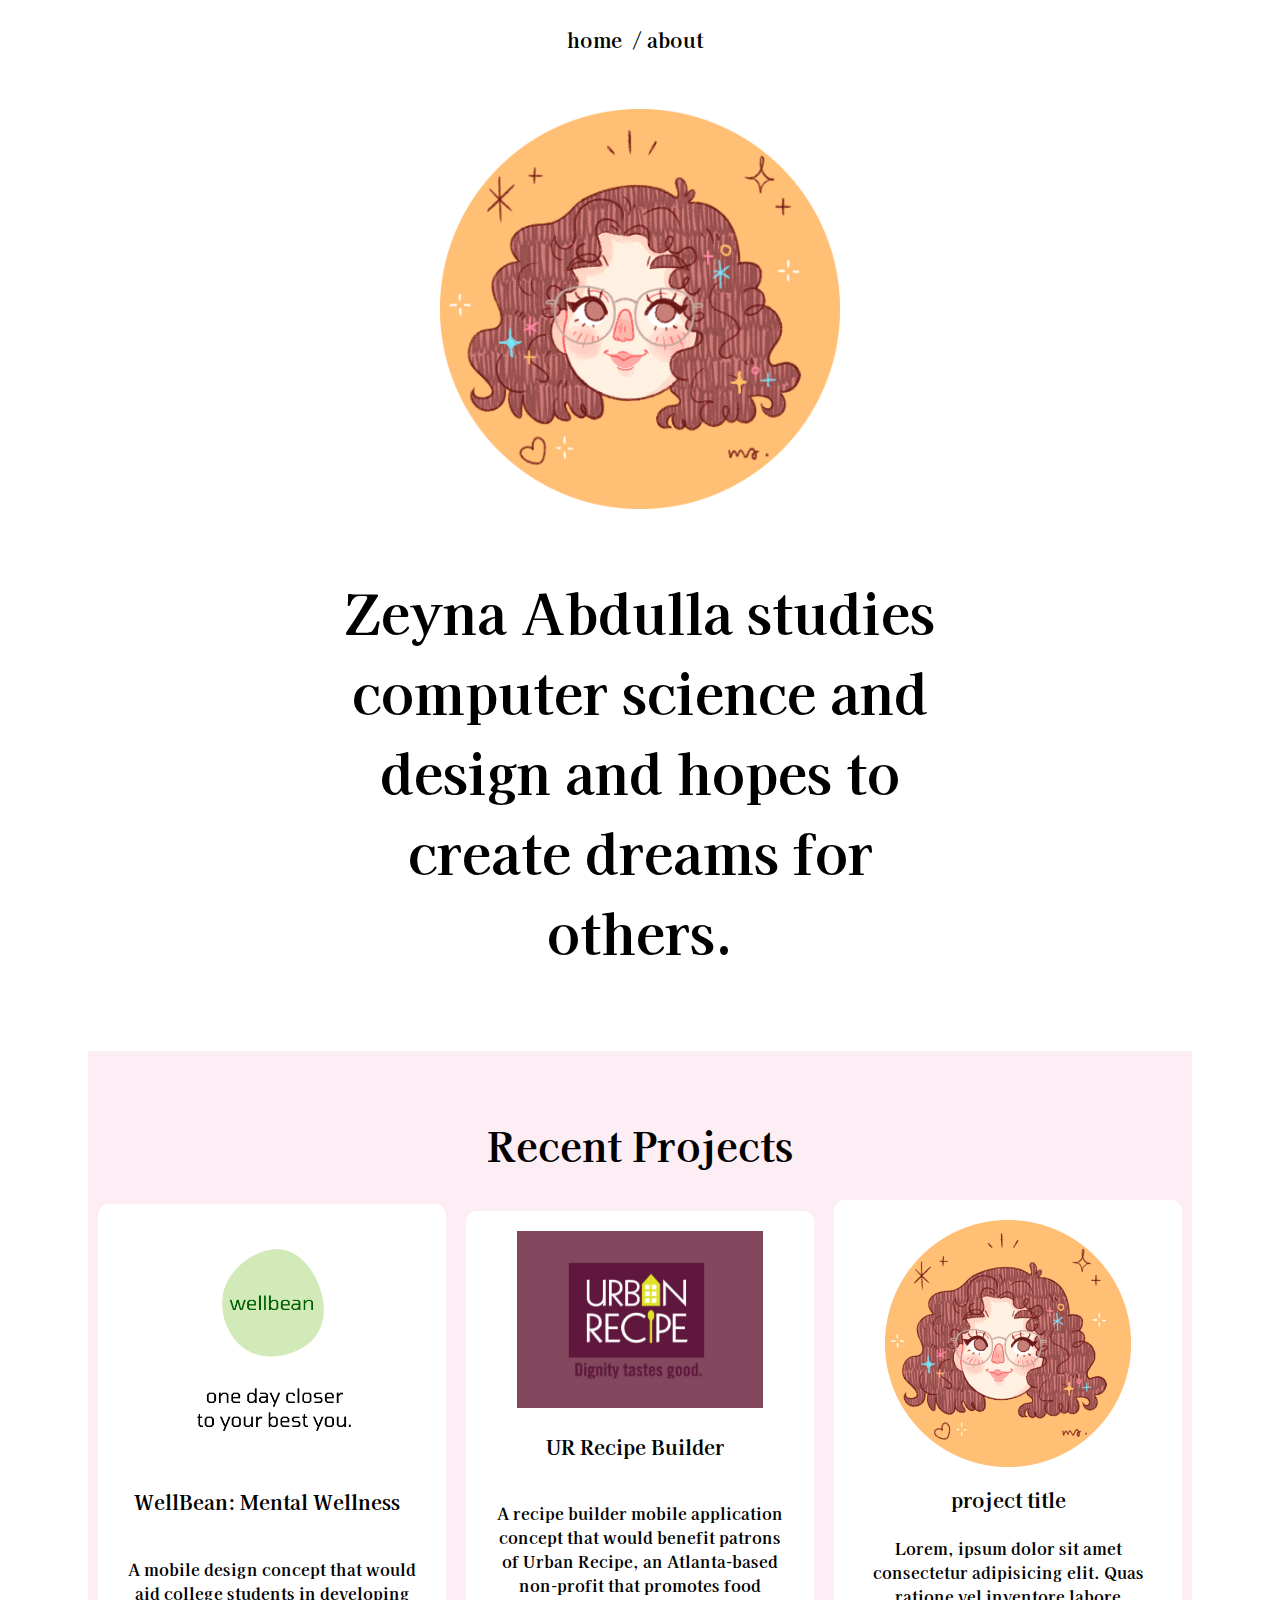
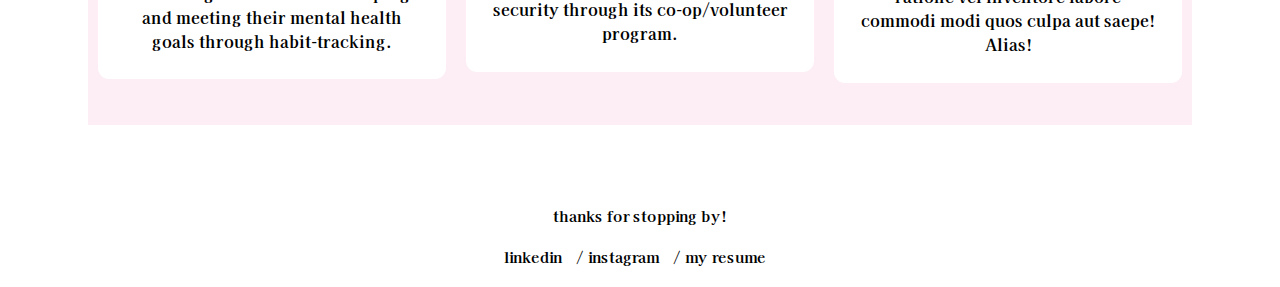
==== index.html @ 6041d077 "adjusts spacing for projects" ====
<!doctype html>

<html lang="en">
<head>
  <meta charset="utf-8">
  <meta name="viewport" content="width=device-width, initial-scale=1">
  <title>Zeyna Abdulla</title>
  <link rel="stylesheet" href="styles.css">
  <link rel='shortcut icon' type='image/ico' href="favicon.ico" />
  <section class="intro">
  <div class="navbar"> 
    <p><a href="index.html">home</a>/ <a href="about.html">about</a></p>
  </div> <!-- end of navbar -->
  
  <div class="text">
    <img src="images/canva-photo-editor.png" alt="welcome to my website!" width="400" height="400">    
    <h3>Zeyna Abdulla studies computer science and design 
  and hopes to create dreams for others.</h3>
    </div> 
  </section>
</head>

<body>
<section class="projects" id="projects">
      <h2 class="projects-title">Recent Projects</h2>
      <div class="projects-container">
        <div class="project-container project-card">
          <img
            src="images/Findings.png"
            alt="expense-tracker"
            loading="lazy"
            class="project-pic"
          />
          <a href="project1.html"><h1> WellBean: Mental Wellness</h1></a>
          <p class="project-details">
            A mobile design concept that would aid college 
            students in developing and meeting their mental health goals through habit-tracking.
          </p>
          <!-- <a href="#" target="_blank" class="project-link">Check it Out</a> -->
        </div>
        <div class="project-container project-card">
          <img
            src="images/ur_logo.png"
            alt="urban recipe"
            loading="lazy"
            class="project-pic"
          />
          <a href="project2.html"><h1> UR Recipe Builder </h1></a>
          <p class="project-details">
            A recipe builder mobile application concept that would benefit patrons of 
            Urban Recipe, an Atlanta-based non-profit 
            that promotes food security through its co-op/volunteer program. 
          </p>
          <!-- <a href="#" target="_blank" class="project-link">Check it Out</a> -->
        </div>
        <div class="project-container project-card">
          <img
            src="images/canva-photo-editor.png"
            alt="project"
            loading="lazy"
            class="project-pic"
          />
          <h1 class="project-title">project title</h1>
          <p class="project-details">
            Lorem, ipsum dolor sit amet consectetur adipisicing elit. Quas
            ratione vel inventore labore commodi modi quos culpa aut saepe!
            Alias!
          </p>
          <!-- <a href="#" target="_blank" class="project-link">Check it Out</a> -->
        </div>
      </div>
    </section>
    <div class="contact">
      <p> thanks for stopping by! </p>
      <p> <a href="https://www.linkedin.com/in/zeyna-abdulla/">linkedin</a> / <a href="https://www.instagram.com/zeynaabdulla/">instagram</a> / 
        <a href="https://docs.google.com/document/d/1wwnNukXOqBTvOaH_MAYJRHnWs9WZs-fGyvu67AJxr-0/edit?usp=sharing">my resume</a> </p>
      </div> 
  </body>
  </html>
---- styles.css ----
@import url('https://fonts.googleapis.com/css2?family=Kaisei+HarunoUmi:wght@400;700&display=swap');

body {
    font-family: 'Kaisei HarunoUmi', serif;
    font-weight: 700;
    text-align: center;
    background-color: white;

}

.navbar {
    color: black;
    text-align:center;
    font-size: 20px;
    margin-bottom: 50px;

}
.text {
    color: black;
    text-align: center;
    font-size: 25px;
    margin: 300px;
    margin-top: 0px;
    margin-bottom: 0px;
}

li {
    display: inline;
}
ul {
    color: rgb(3, 3, 3);
    margin: 0;
    padding: 0;
  }

.aboutheader {
    margin: 400px;
    margin-bottom: 100px;
    margin-top: 50px;
}

.contact {
    font-size: 15px;
}

h1 {
    font-size: 20px;
}

h2 {
    font-size: 40px;
}

h3 {
    font-size: 55px;
}

a {
    color: inherit;
    text-decoration: none;
    position: relative;
    display: inline-block;
    z-index: 1;
    padding: 5px;
    left: -5px;
}

.caption {
    color: gray;
    font-size: smaller;
    font-style: italic;
}

* {
    transition: .33s ease all;
    box-sizing: border-box;
 }
 

 a:hover {
 }
 
 a::before {
    content: '';
    z-index: -1;
     position: absolute;
     top: calc(50%);
     left: 0;
     width: 100%;
     height: 40%;
     pointer-events: none;
     background: #f8dce8;
     transform: scale3d(0,1,1);
     transform-origin: 0% 50%;
     transition: transform 0.33s;
 }
 
 a:hover::before {
    transform: scale3d(1,1,1);
     transform-origin: 0% 50%;
 }

 .projects {
    background-color: #FCEEF4;
    padding: 32px 0;
    margin: 80px;
  }

  
  .project-pic {
    width: 80%;
    height: 50%;
  }
  
  .projects-container {
    display: flex;
    align-items: center;
    justify-content: center;
  }

  .projects-title {
    text-align: center;
    margin-bottom: 1rem;

  }
  
  .project-container {
    text-align: center;
    width: 21.875rem;
    padding: 1rem;
  }

  .project-container p {
    padding: 0.4rem;
  }
  
  .project-title {
    margin-bottom: var(--bottom-margin);
  }
  
  .project-details {
    margin-bottom: var(--bottom-margin);
  }
  
  .project-card {
    background-color: #fff;
    border-radius: 11px;
    box-shadow: 0 3px 10px var(--primary-shadow);
    padding: 20px;
    margin: 10px;
  }

  .projectdesc {
      margin-left: 300px;
      margin-right: 300px;
      margin-bottom: 50px;
      margin-top: 50px;
  }
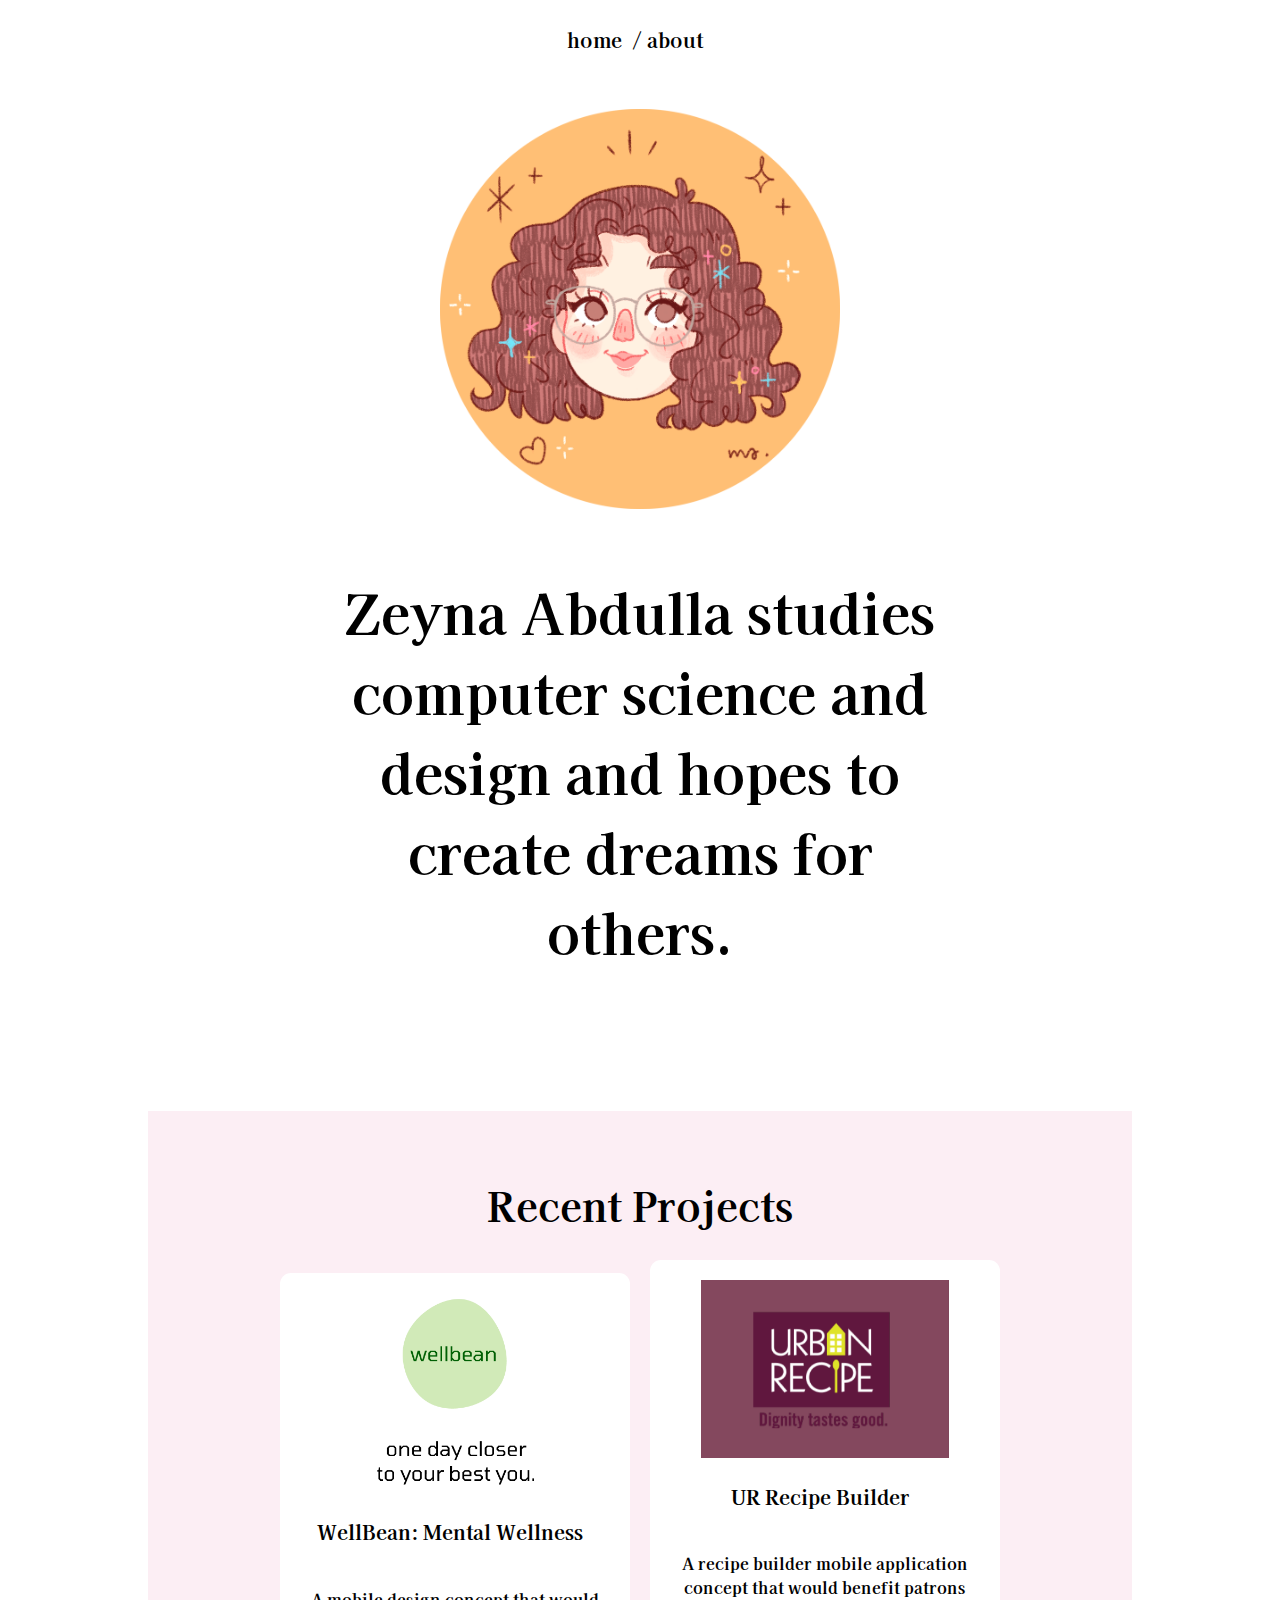
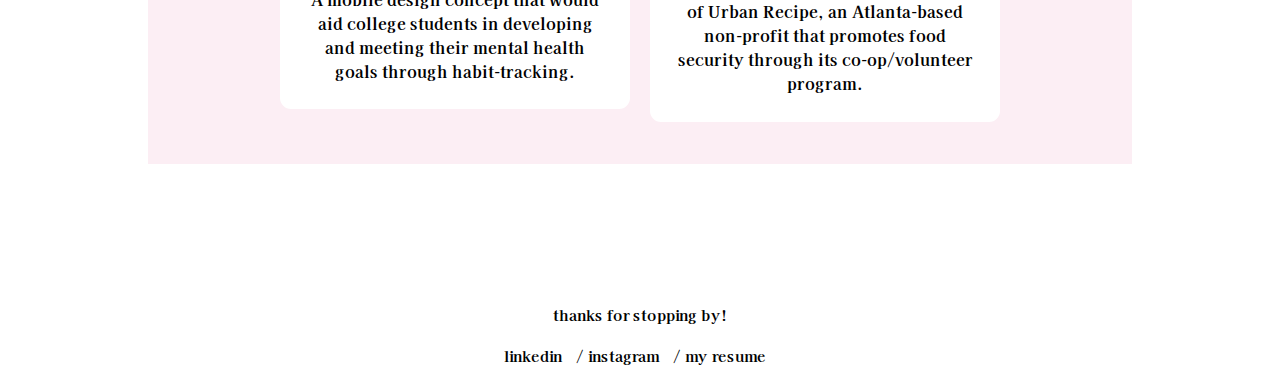
==== commit 179db0af: "changed about, removed example project" ====
--- a/index.html
+++ b/index.html
@@ -6,7 +6,7 @@
   <meta name="viewport" content="width=device-width, initial-scale=1">
   <title>Zeyna Abdulla</title>
   <link rel="stylesheet" href="styles.css">
-  <link rel='shortcut icon' type='image/ico' href="favicon.ico" />
+  <link rel="shortcut icon" type="image/x-icon" href="favicon.ico" />
   <section class="intro">
   <div class="navbar"> 
     <p><a href="index.html">home</a>/ <a href="about.html">about</a></p>
@@ -53,21 +53,6 @@
           </p>
           <!-- <a href="#" target="_blank" class="project-link">Check it Out</a> -->
         </div>
-        <div class="project-container project-card">
-          <img
-            src="images/canva-photo-editor.png"
-            alt="project"
-            loading="lazy"
-            class="project-pic"
-          />
-          <h1 class="project-title">project title</h1>
-          <p class="project-details">
-            Lorem, ipsum dolor sit amet consectetur adipisicing elit. Quas
-            ratione vel inventore labore commodi modi quos culpa aut saepe!
-            Alias!
-          </p>
-          <!-- <a href="#" target="_blank" class="project-link">Check it Out</a> -->
-        </div>
       </div>
     </section>
     <div class="contact">
@@ -77,3 +62,19 @@
       </div> 
   </body>
   </html>  
+
+  <!-- 
+     <div class="project-container project-card">
+          <img
+            src="images/canva-photo-editor.png"
+            alt="project"
+            loading="lazy"
+            class="project-pic"
+          />
+          <a href="project3.html"><h1> Practice Wireframes </h1></a>
+          <p class="project-details">
+            Some examples of quick UI challenges that I've completed!
+          </p>
+           <a href="#" target="_blank" class="project-link">Check it Out</a> 
+        </div>
+  -->--- a/styles.css
+++ b/styles.css
@@ -103,7 +103,7 @@
  .projects {
     background-color: #FCEEF4;
     padding: 32px 0;
-    margin: 80px;
+    margin: 140px;
   }
 
   
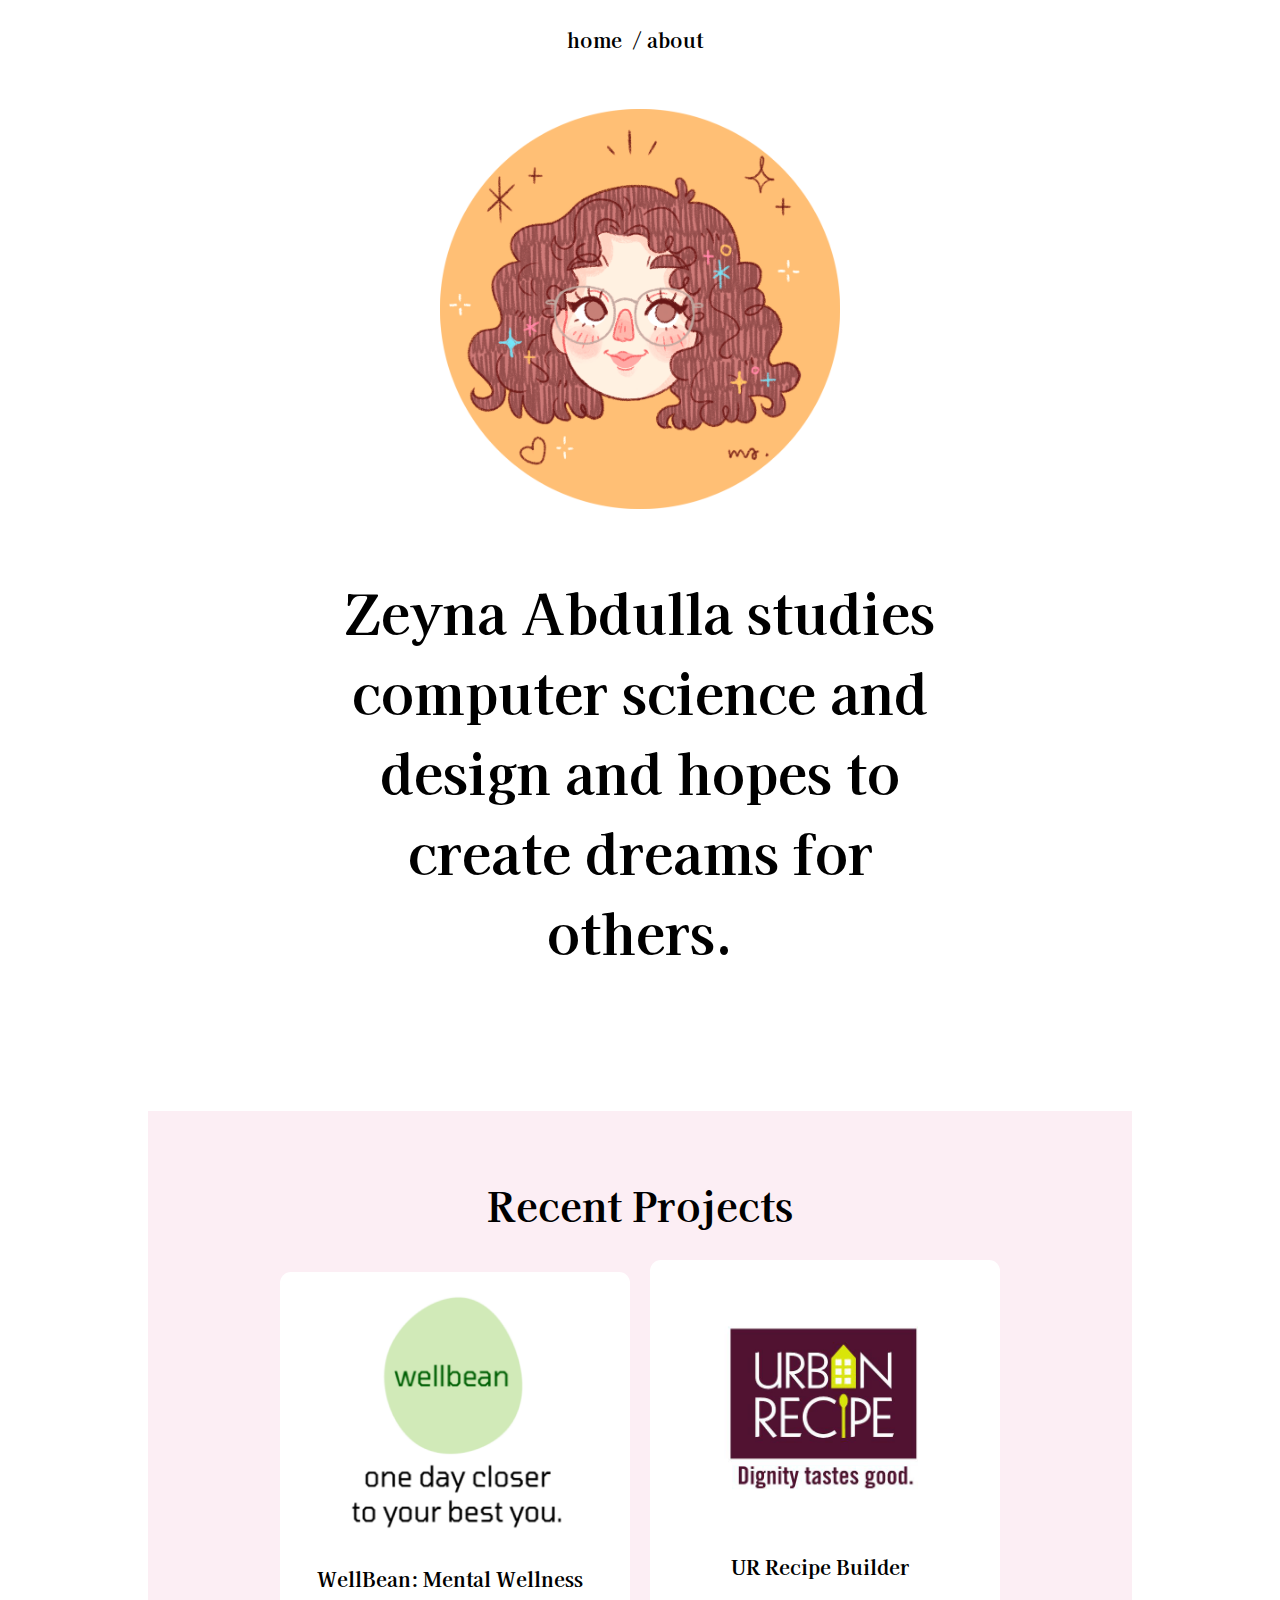
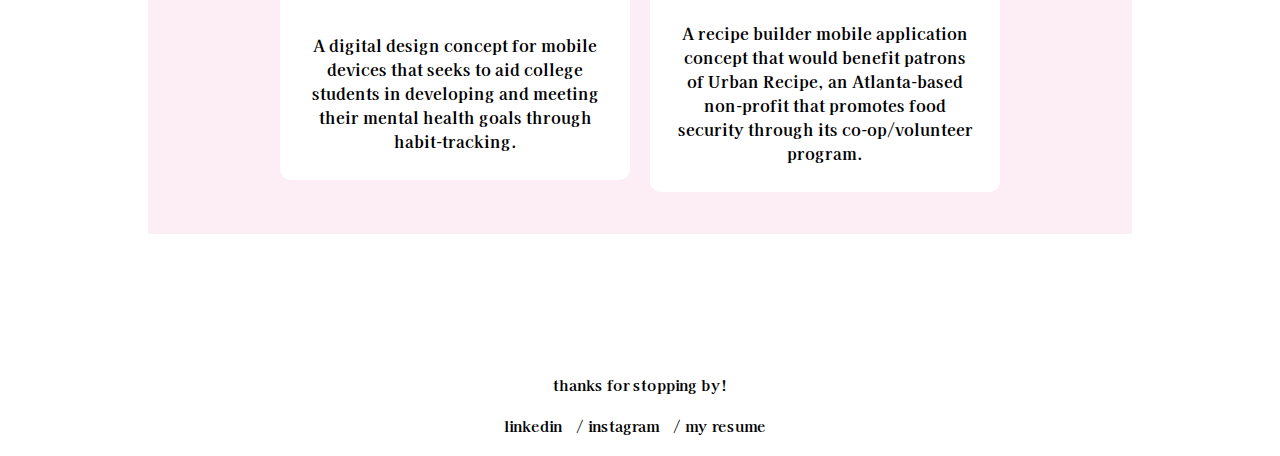
==== commit f564a4b7: "adjusts image spacing" ====
--- a/index.html
+++ b/index.html
@@ -26,21 +26,21 @@
       <div class="projects-container">
         <div class="project-container project-card">
           <img
-            src="images/Findings.png"
+            src="images/Findings.png" 
             alt="expense-tracker"
             loading="lazy"
             class="project-pic"
           />
           <a href="project1.html"><h1> WellBean: Mental Wellness</h1></a>
           <p class="project-details">
-            A mobile design concept that would aid college 
+            A digital design concept for mobile devices that seeks to aid college 
             students in developing and meeting their mental health goals through habit-tracking.
           </p>
-          <!-- <a href="#" target="_blank" class="project-link">Check it Out</a> -->
+          <!-- <a href="#" target="_blank" class="project-link">Check it Out</a> 512 x 512 --> 
         </div>
         <div class="project-container project-card">
           <img
-            src="images/ur_logo.png"
+            src="images/URL.jpg"
             alt="urban recipe"
             loading="lazy"
             class="project-pic"
@@ -63,7 +63,7 @@
   </body>
   </html>  
 
-  <!-- 
+  <!--  nav bar expand classname-expand
      <div class="project-container project-card">
           <img
             src="images/canva-photo-editor.png"
--- a/styles.css
+++ b/styles.css
@@ -1,4 +1,5 @@
 @import url('https://fonts.googleapis.com/css2?family=Kaisei+HarunoUmi:wght@400;700&display=swap');
+@import url('https://fonts.googleapis.com/css2?family=Quicksand&display=swap');
 
 body {
     font-family: 'Kaisei HarunoUmi', serif;
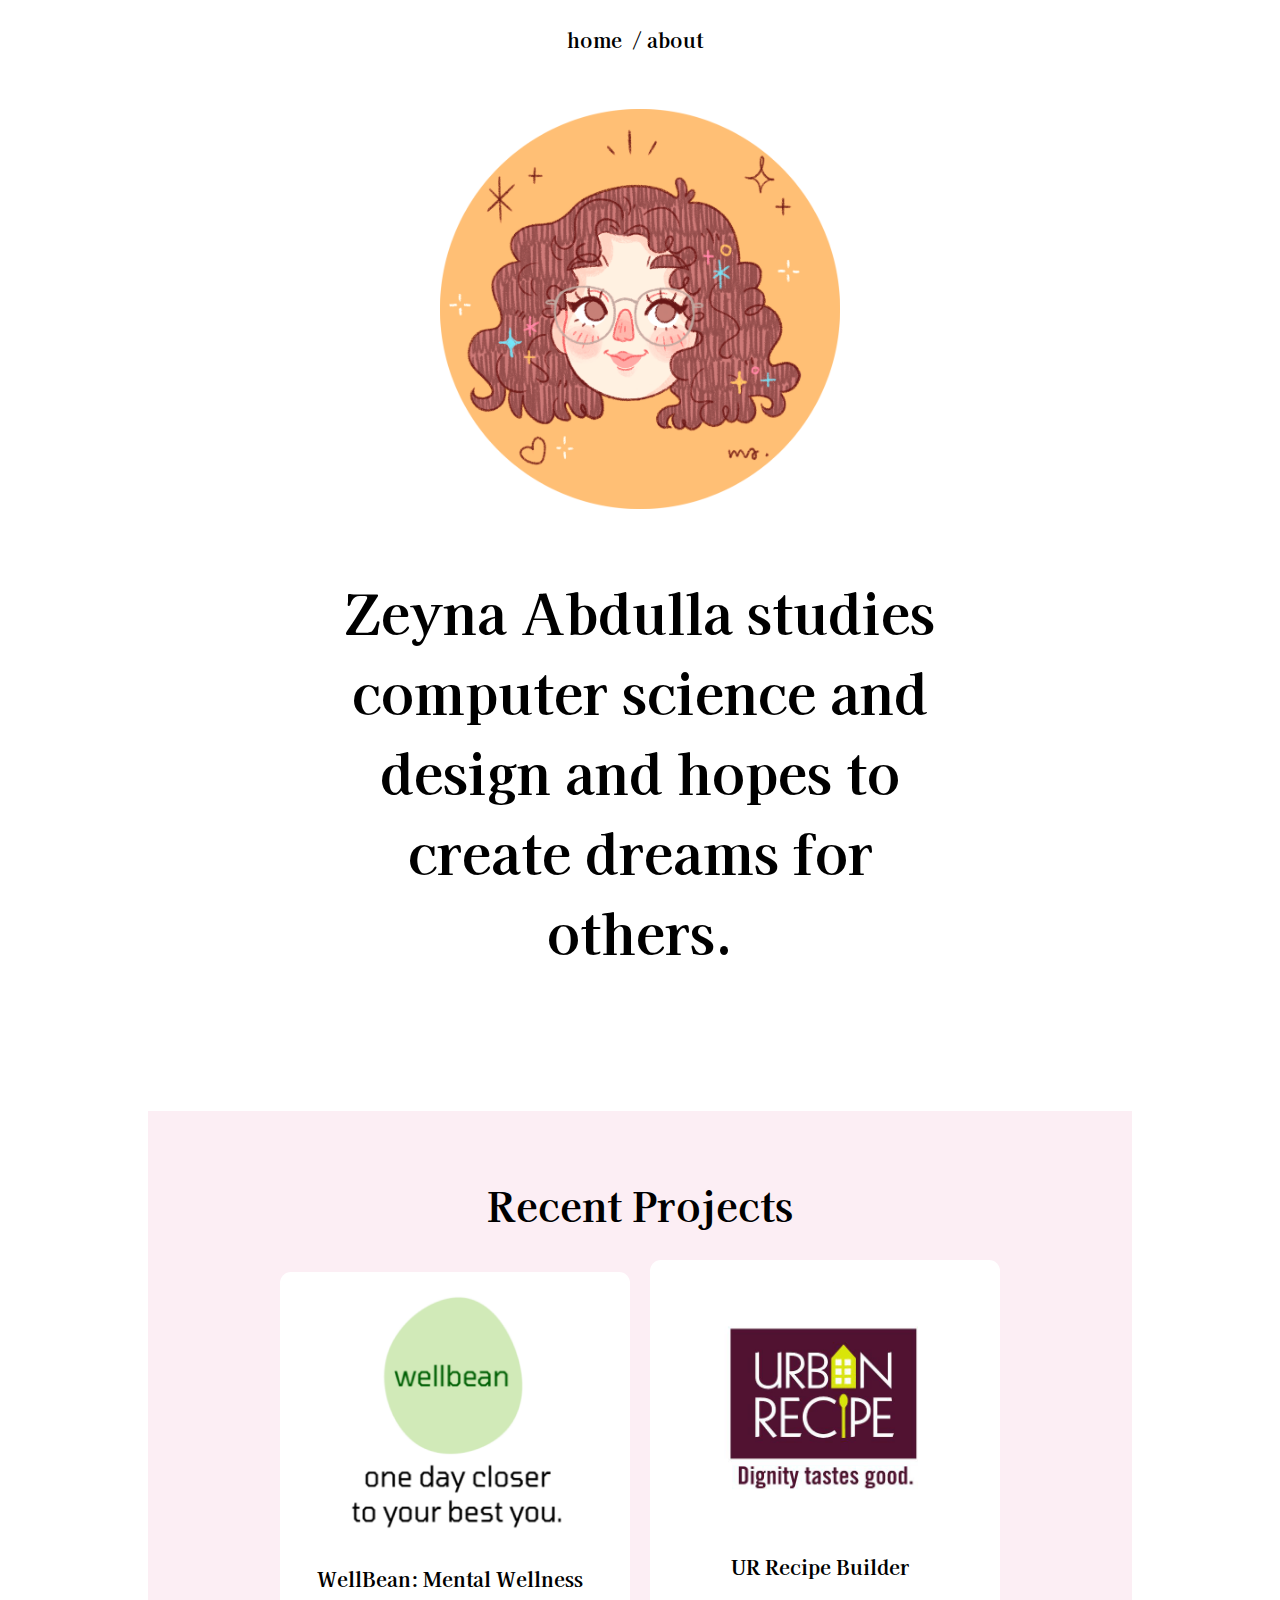
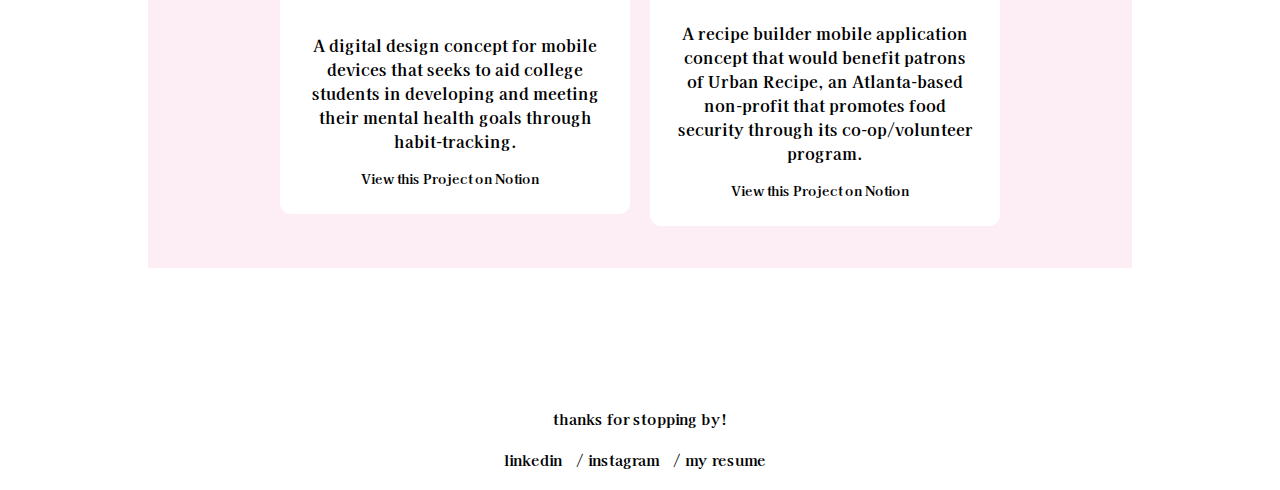
==== commit b659c174: "adjusts projects to link to notion" ====
--- a/index.html
+++ b/index.html
@@ -20,6 +20,7 @@
   </section>
 </head>
 
+<!-- photo image size: 512 x 512-->
 <body>
 <section class="projects" id="projects">
       <h2 class="projects-title">Recent Projects</h2>
@@ -31,12 +32,12 @@
             loading="lazy"
             class="project-pic"
           />
-          <a href="project1.html"><h1> WellBean: Mental Wellness</h1></a>
+          <a href="https://halved-freon-630.notion.site/wellbean-a-mental-wellness-application-for-college-students-dfacd04de9814e4298227a1d986d0149" target="_blank"><h1> WellBean: Mental Wellness</h1></a>
           <p class="project-details">
             A digital design concept for mobile devices that seeks to aid college 
             students in developing and meeting their mental health goals through habit-tracking.
           </p>
-          <!-- <a href="#" target="_blank" class="project-link">Check it Out</a> 512 x 512 --> 
+          <a href="https://halved-freon-630.notion.site/wellbean-a-mental-wellness-application-for-college-students-dfacd04de9814e4298227a1d986d0149" target="_blank" class="project-link"><small>View this Project on Notion</small></a> 
         </div>
         <div class="project-container project-card">
           <img
@@ -45,13 +46,13 @@
             loading="lazy"
             class="project-pic"
           />
-          <a href="project2.html"><h1> UR Recipe Builder </h1></a>
+          <a href="https://halved-freon-630.notion.site/recipe-builder-a-recipe-builder-and-pantry-tracker-for-urban-recipe-230d4460c43e49d7b09ac1a199213fc1" target='_blank'><h1> UR Recipe Builder </h1></a>
           <p class="project-details">
             A recipe builder mobile application concept that would benefit patrons of 
             Urban Recipe, an Atlanta-based non-profit 
             that promotes food security through its co-op/volunteer program. 
           </p>
-          <!-- <a href="#" target="_blank" class="project-link">Check it Out</a> -->
+          <a href="https://halved-freon-630.notion.site/recipe-builder-a-recipe-builder-and-pantry-tracker-for-urban-recipe-230d4460c43e49d7b09ac1a199213fc1" target="_blank" class="project-link"><small>View this Project on Notion</small></a>
         </div>
       </div>
     </section>
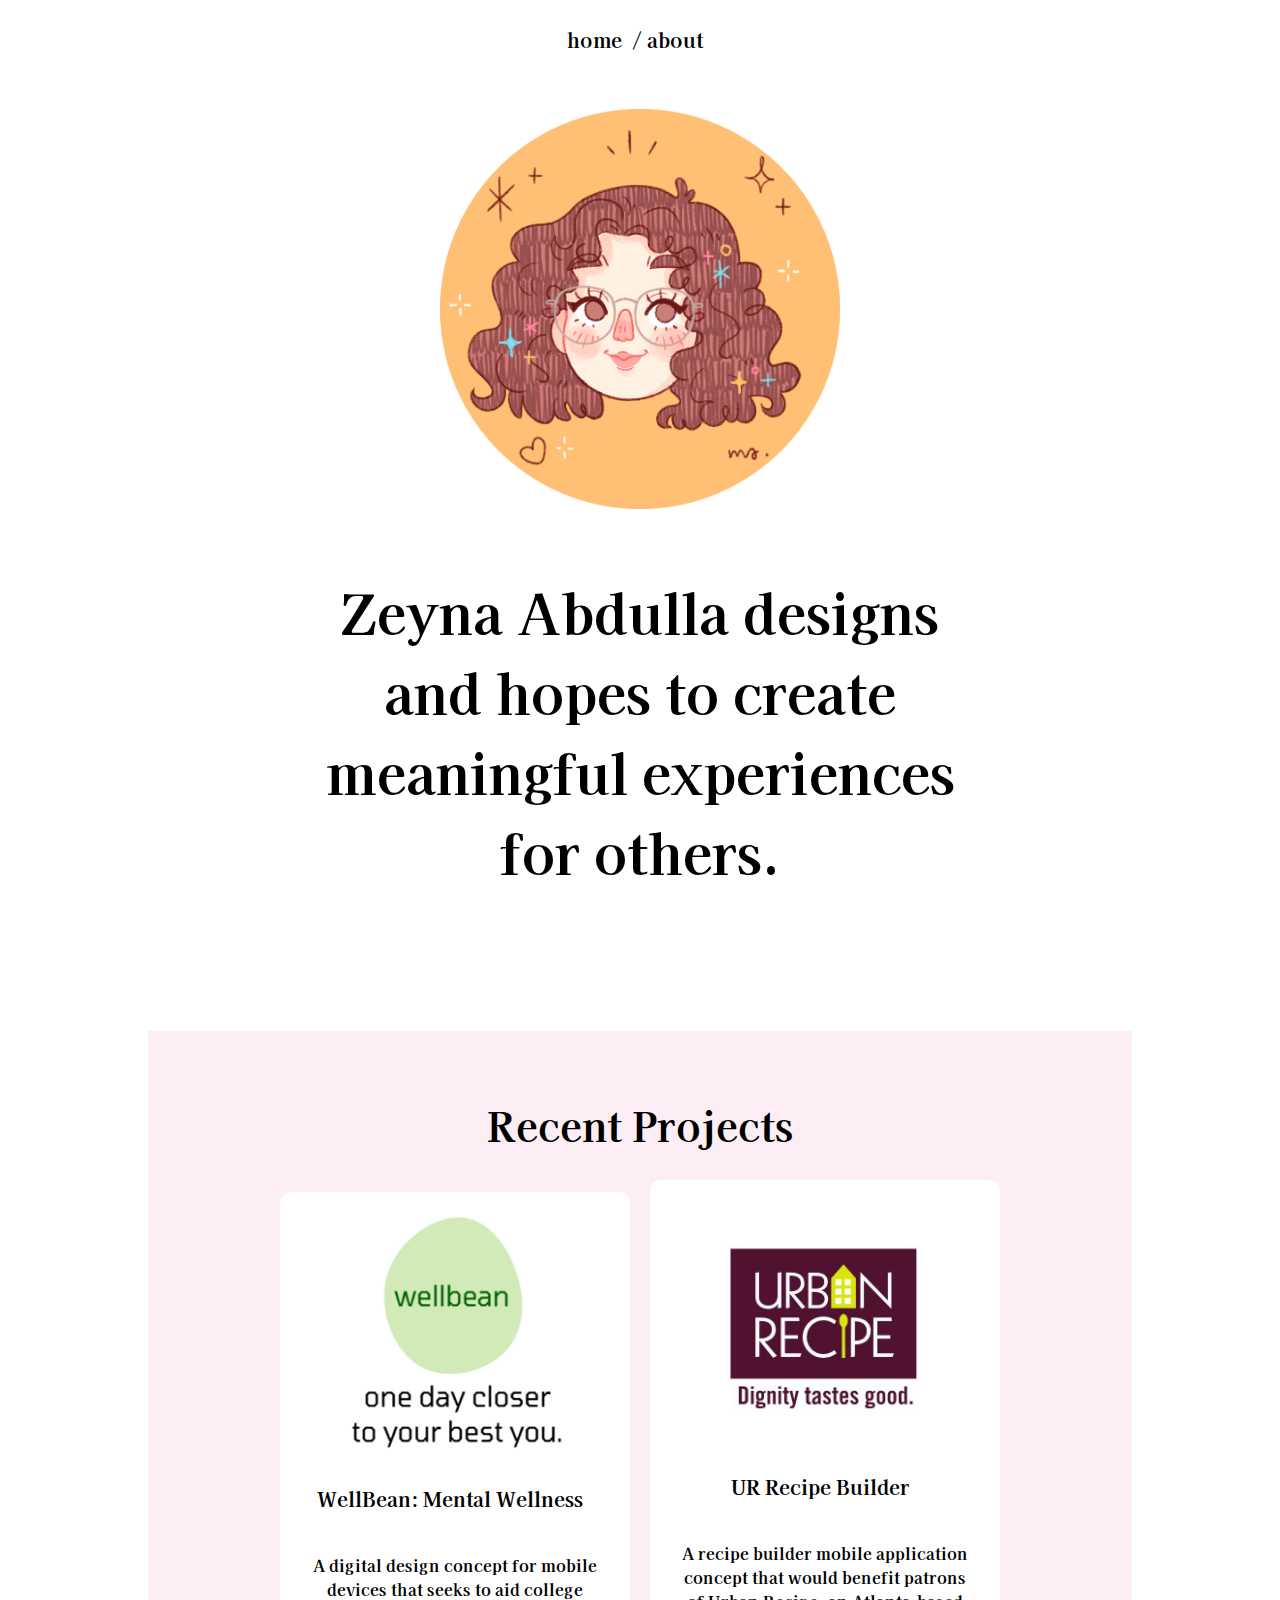
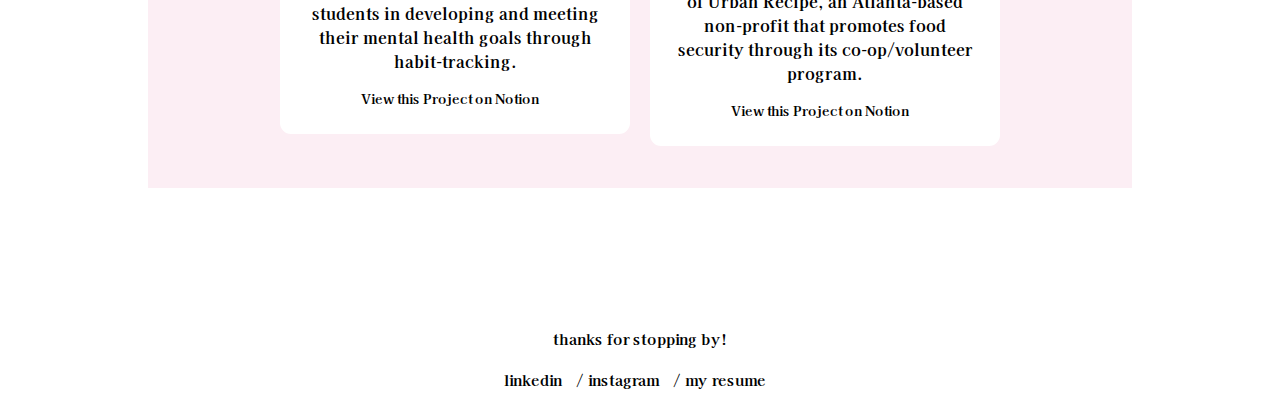
==== commit b8f8912f: "fixes header" ====
--- a/index.html
+++ b/index.html
@@ -14,8 +14,8 @@
   
   <div class="text">
     <img src="images/canva-photo-editor.png" alt="welcome to my website!" width="400" height="400">    
-    <h3>Zeyna Abdulla studies computer science and design 
-  and hopes to create dreams for others.</h3>
+    <h3> Zeyna Abdulla designs and
+       hopes to create meaningful experiences for others.</h3>
     </div> 
   </section>
 </head>
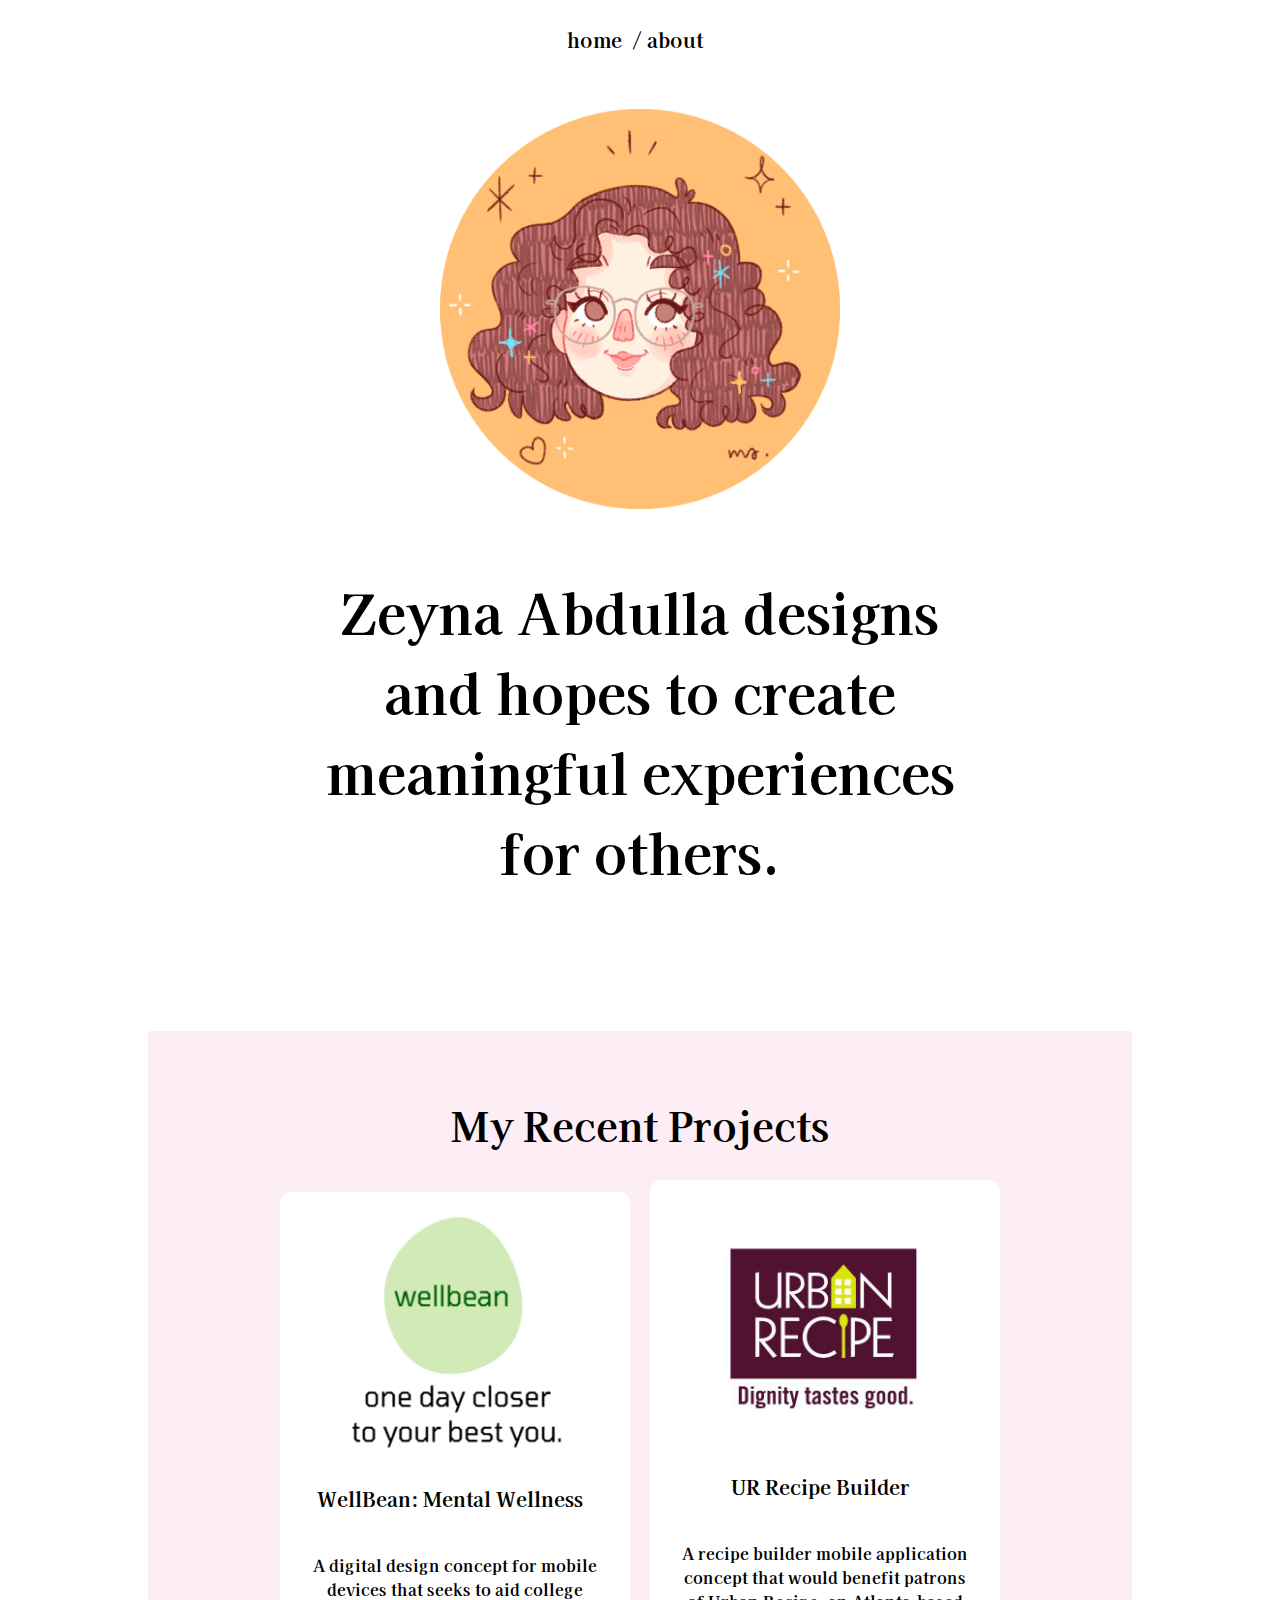
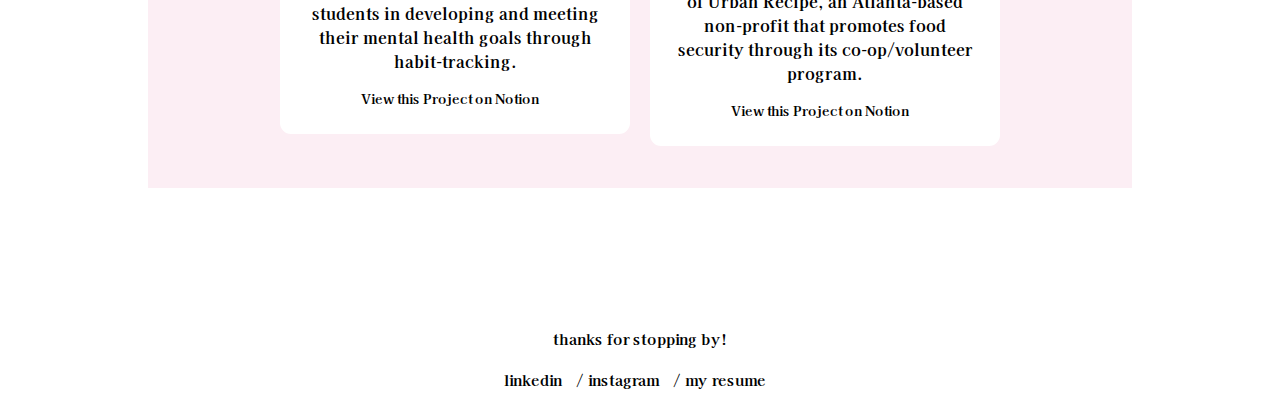
==== commit ebd74e4a: "changes links" ====
--- a/index.html
+++ b/index.html
@@ -23,7 +23,7 @@
 <!-- photo image size: 512 x 512-->
 <body>
 <section class="projects" id="projects">
-      <h2 class="projects-title">Recent Projects</h2>
+      <h2 class="projects-title">My Recent Projects</h2>
       <div class="projects-container">
         <div class="project-container project-card">
           <img
@@ -58,8 +58,8 @@
     </section>
     <div class="contact">
       <p> thanks for stopping by! </p>
-      <p> <a href="https://www.linkedin.com/in/zeyna-abdulla/">linkedin</a> / <a href="https://www.instagram.com/zeynaabdulla/">instagram</a> / 
-        <a href="https://docs.google.com/document/d/1wwnNukXOqBTvOaH_MAYJRHnWs9WZs-fGyvu67AJxr-0/edit?usp=sharing">my resume</a> </p>
+      <p> <a target="_blank" href="https://www.linkedin.com/in/zeyna-abdulla/">linkedin</a> / <a target="_blank" href="https://www.instagram.com/zeynaabdulla/">instagram</a> / 
+        <a target="_blank" href="https://docs.google.com/document/d/1wwnNukXOqBTvOaH_MAYJRHnWs9WZs-fGyvu67AJxr-0/edit?usp=sharing">my resume</a> </p>
       </div> 
   </body>
   </html>  
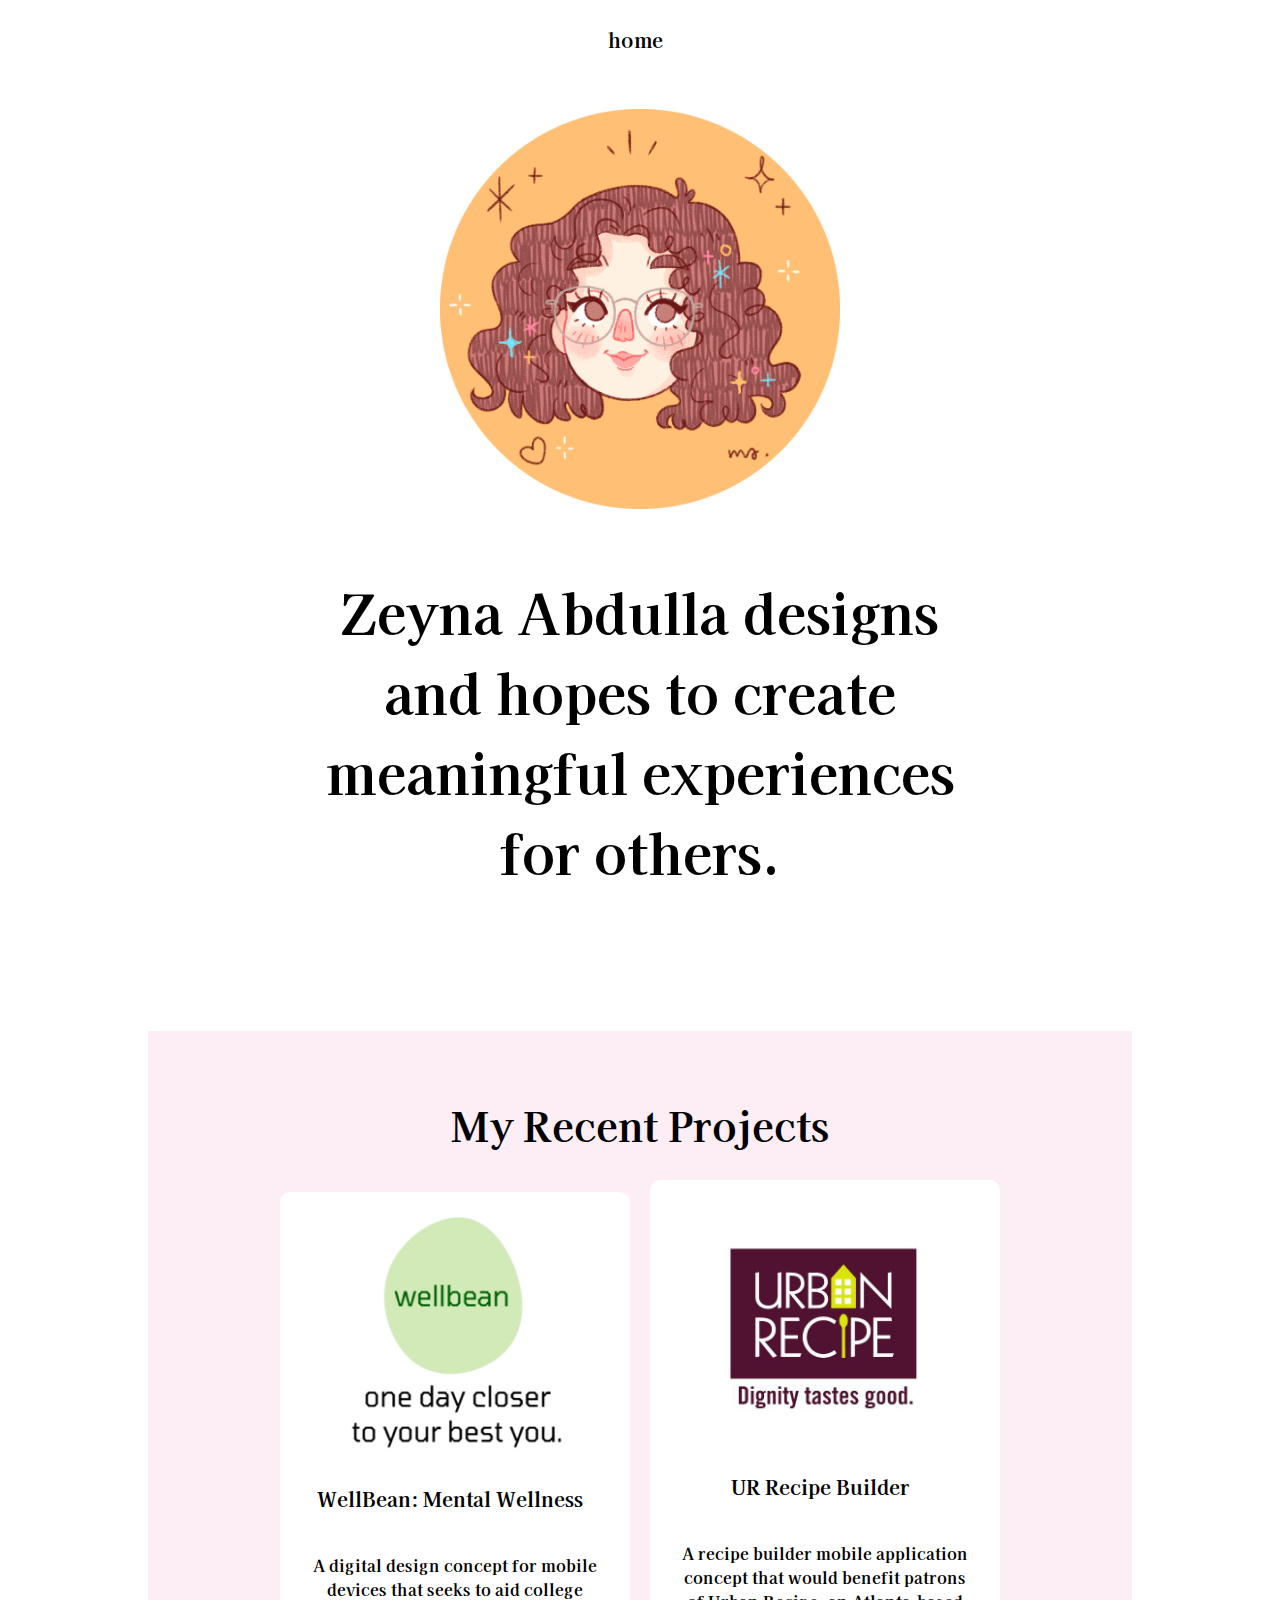
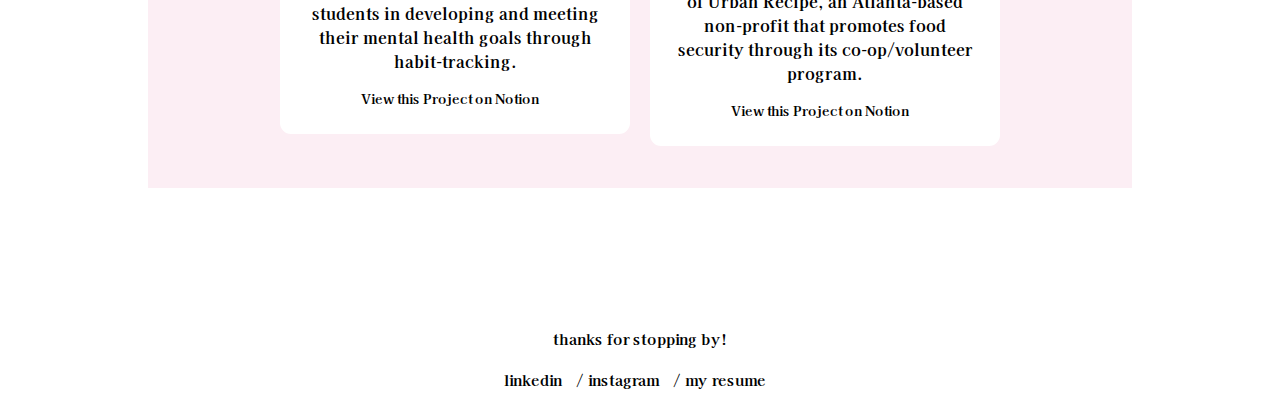
==== commit b285f159: "removes home pg temporarily" ====
--- a/index.html
+++ b/index.html
@@ -9,8 +9,8 @@
   <link rel="shortcut icon" type="image/x-icon" href="favicon.ico" />
   <section class="intro">
   <div class="navbar"> 
-    <p><a href="index.html">home</a>/ <a href="about.html">about</a></p>
-  </div> <!-- end of navbar -->
+    <p><a href="index.html">home</a></p>
+  </div> <!-- end of navbar <a href="about.html">about</a> -->
   
   <div class="text">
     <img src="images/canva-photo-editor.png" alt="welcome to my website!" width="400" height="400">    
